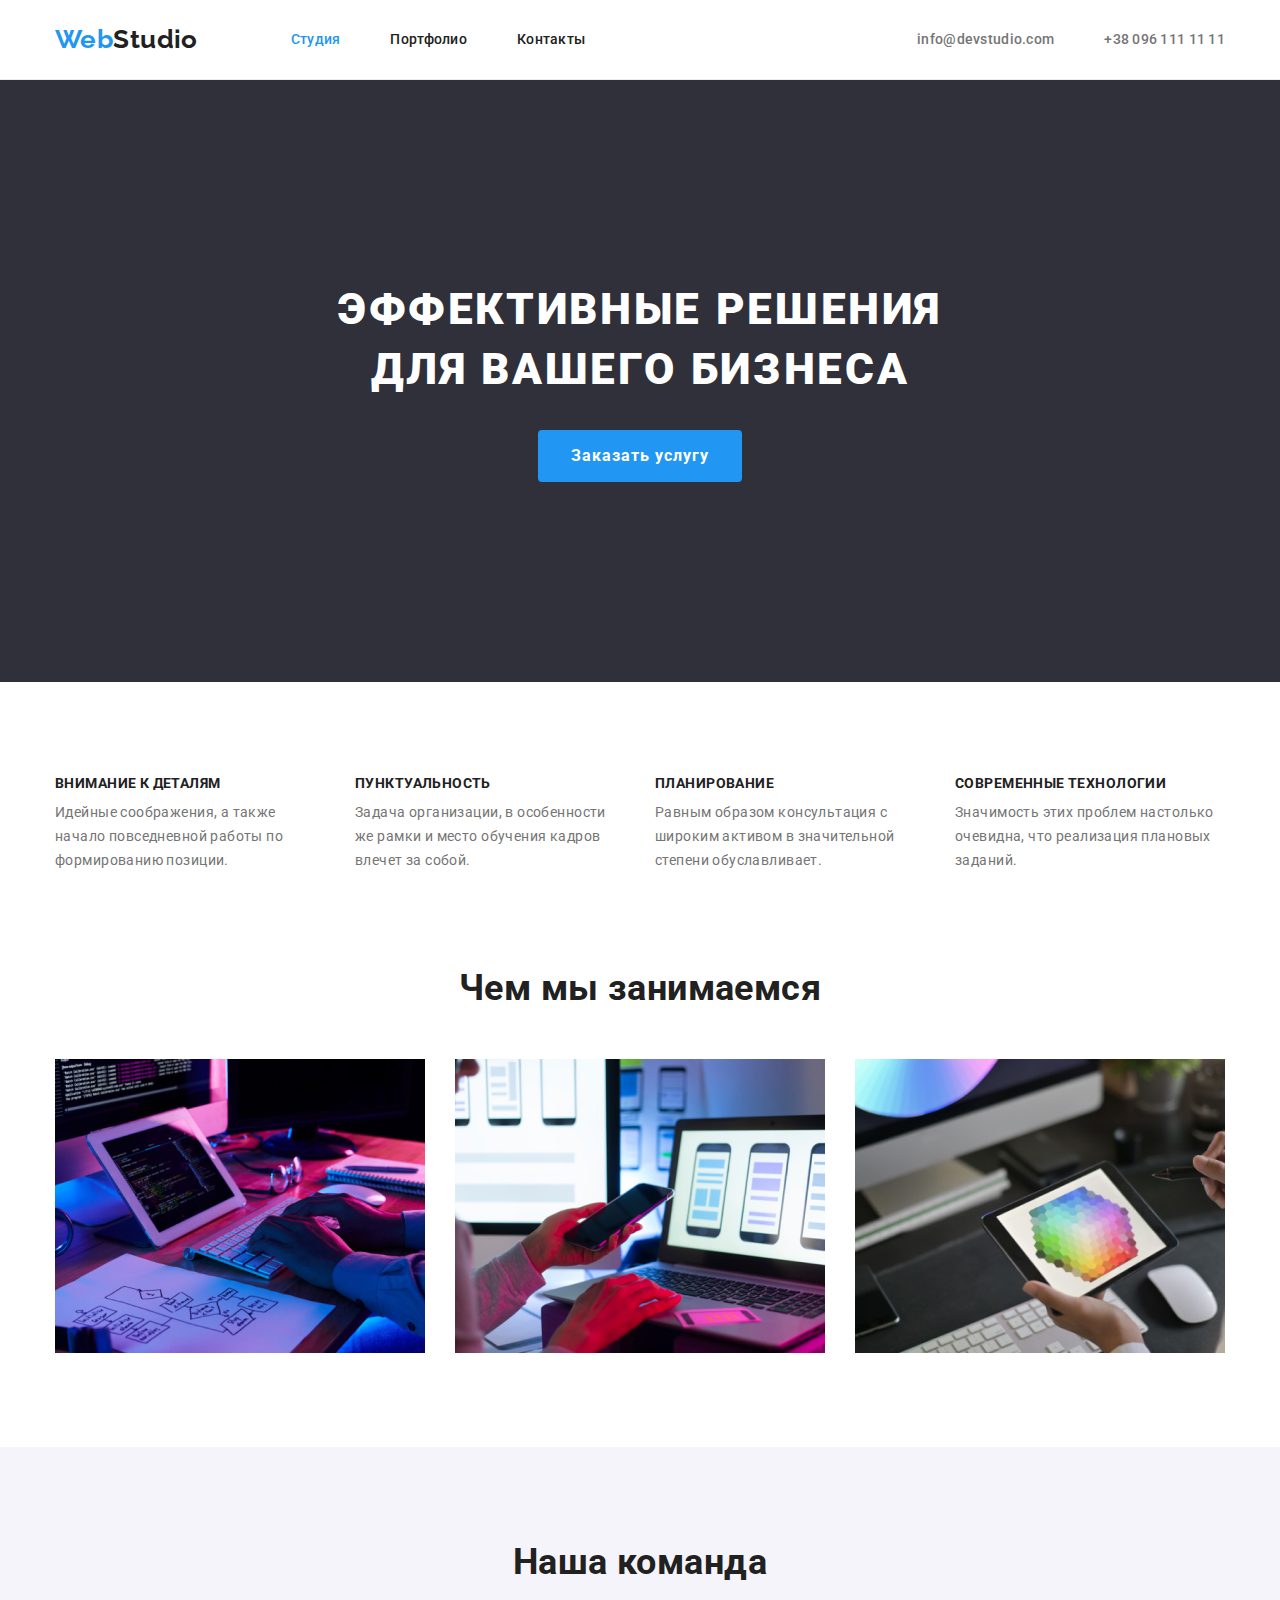
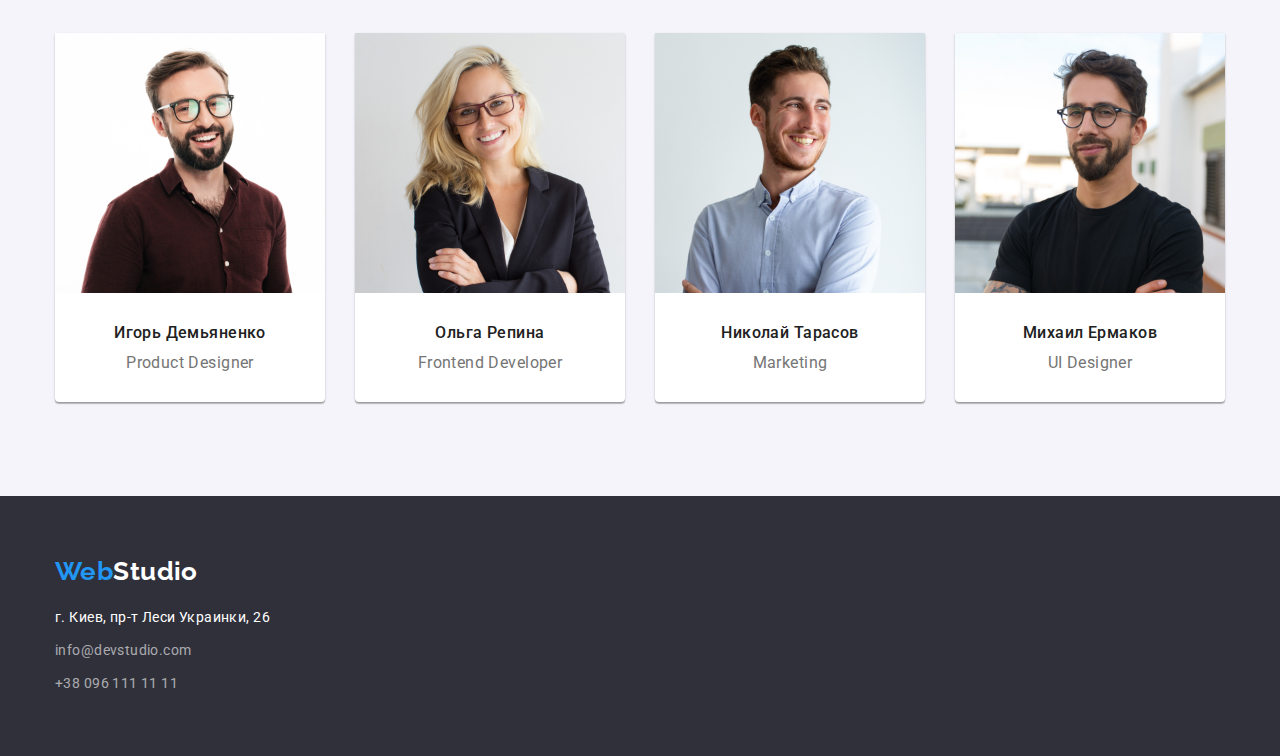
==== index.html @ 85ffb617 "Initial commit" ====
<!DOCTYPE html>
<html lang="ru">
  <head>
    <meta charset="UTF-8" />
    <meta http-equiv="X-UA-Compatible" content="IE=edge" />
    <meta name="viewport" content="width=device-width, initial-scale=1.0" />
    <title>WebStudio</title>
    <link rel="preconnect" href="https://fonts.gstatic.com" />
    <link
      rel="stylesheet"
      href="https://fonts.googleapis.com/css2?family=Raleway:wght@700&family=Roboto:wght@400;500;700;900&display=swap"
    />
    <link
      rel="stylesheet"
      href="https://cdnjs.cloudflare.com/ajax/libs/modern-normalize/0.2.0/modern-normalize.min.css"
    />
    <link rel="stylesheet" href="./css/styles.css" />
  </head>

  <body>
    <header class="header">
      <div class="container">
        <nav class="nav">
          <a href="./index.html" lang="en" class="logo"
            ><span class="logo-accent">Web</span><span>Studio</span></a
          >
          <ul class="nav-list list">
            <li class="item">
              <a class="nav-link link active" href="./index.html">Студия</a>
            </li>
            <li class="item">
              <a class="nav-link link" href="./portfolio.html">Портфолио</a>
            </li>
            <li class="item"><a class="nav-link link" href="">Контакты</a></li>
          </ul>
        </nav>
        <ul class="header-contacts list">
          <li class="item">
            <a
              class="header-contacts-link link"
              href="mailto:info@devstudio.com"
              >info@devstudio.com</a
            >
          </li>
          <li class="item">
            <a class="header-contacts-link link" href="tel:+380961111111"
              >+38 096 111 11 11</a
            >
          </li>
        </ul>
      </div>
    </header>
    <main>
      <!-- Hero -->

      <section class="hero">
        <div class="container">
          <h1 class="title-hero">
            Эффективные решения<br />для вашего бизнеса
          </h1>
          <button type="button" class="modal-button">Заказать услугу</button>
        </div>
      </section>

      <!--Наши Особенности -->

      <section class="features">
        <div class="container">
          <h2 class="visually-hidden">Наши Особенности</h2>
          <ul class="feature-list list">
            <li class="item">
              <h3 class="feature-title">Внимание к деталям</h3>
              <p class="feature-description">
                Идейные соображения, а также начало повседневной работы по
                формированию позиции.
              </p>
            </li>
            <li class="item">
              <h3 class="feature-title">Пунктуальность</h3>
              <p class="feature-description">
                Задача организации, в особенности же рамки и место обучения
                кадров влечет за собой.
              </p>
            </li>
            <li class="item">
              <h3 class="feature-title">Планирование</h3>
              <p class="feature-description">
                Равным образом консультация с широким активом в значительной
                степени обуславливает.
              </p>
            </li>
            <li class="item">
              <h3 class="feature-title">Современные технологии</h3>
              <p class="feature-description">
                Значимость этих проблем настолько очевидна, что реализация
                плановых заданий.
              </p>
            </li>
          </ul>
        </div>
      </section>

      <!-- Чем мы занимаемся -->

      <section class="specialty">
        <div class="container">
          <h2 class="component-title">Чем мы занимаемся</h2>
          <ul class="specialty-list list">
            <li class="item">
              <img
                src="./img/main/what-we-do/WeDo1.png"
                alt="Кодим"
                width="370"
              />
            </li>
            <li class="item">
              <img
                src="./img/main/what-we-do/WeDo2.png"
                alt="Адаптируем"
                width="370"
              />
            </li>
            <li class="item">
              <img
                src="./img/main/what-we-do/WeDo3.png"
                alt="Дизайн"
                width="370"
              />
            </li>
          </ul>
        </div>
      </section>

      <!-- Наша команда -->

      <section Class="team">
        <div class="container">
          <h2 class="component-title">Наша команда</h2>
          <ul class="team-list list">
            <li class="item">
              <img
                src="./img/main/crew/crew1.jpg"
                alt="Игорь Демьяненко"
                width="270"
              />
              <div class="description">
                <h3 class="team-member">Игорь Демьяненко</h3>
                <p lang="en" class="member-role">Product Designer</p>
              </div>
            </li>
            <li class="item">
              <img
                src="./img/main/crew/crew2.jpg"
                alt="Ольга Репина"
                width="270"
              />
              <div class="description">
                <h3 class="team-member">Ольга Репина</h3>
                <p lang="en" class="member-role">Frontend Developer</p>
              </div>
            </li>
            <li class="item">
              <img
                src="./img/main/crew/crew3.jpg"
                alt="Николай Тарасов"
                width="270"
              />
              <div class="description">
                <h3 class="team-member">Николай Тарасов</h3>
                <p lang="en" class="member-role">Marketing</p>
              </div>
            </li>
            <li class="item">
              <img
                src="./img/main/crew/crew4.jpg"
                alt="Михаил Ермаков"
                width="270"
              />
              <div class="description">
                <h3 class="team-member">Михаил Ермаков</h3>
                <p lang="en" class="member-role">UI Designer</p>
              </div>
            </li>
          </ul>
        </div>
      </section>
    </main>

    <footer class="footer">
      <div class="container">
        <a href="./index.html" lang="en" class="logo"
          ><span class="logo-accent">Web</span
          ><span class="logo-white">Studio</span></a
        >
        <address class="footer-address address">
          <p class="geolocation">г. Киев, пр-т Леси Украинки, 26</p>
          <ul class="address-list list">
            <li class="item">
              <a class="address-link link" href="mailto:info@devstudio.com"
                >info@devstudio.com</a
              >
            </li>
            <li class="item">
              <a class="address-link link" href="tel:+380961111111"
                >+38 096 111 11 11</a
              >
            </li>
          </ul>
        </address>
      </div>
    </footer>
  </body>
</html>
---- css/styles.css ----
:root {
  --header-bottom-border: #ececec;
  --portfolio-description-border: #eeeeee;

  --primary-font: 'Roboto', sans-serif;
  --secondart-font: 'Raleway', sans-serif;

  --primary-white-bg: #ffffff;
  --secondary-grey-bg: #f5f4fa;
  --accent-dark-blue-bg: #2f303a;
  --primary-grey-text: #757575;
  --secondary-black-text: #212121;
  --title-white: #ffffff;
  --accent: #2196f3;

  --modal-button-bg: #188ce8;
}

h1,
h2,
h3,
h4,
h5,
h6,
p {
  margin: 0;
}

ol,
ul {
  margin: 0;
  padding: 0;
}

img {
  display: block;
}

.link {
  text-decoration: none;
}

.list {
  list-style: none;
}

.address {
  font-style: normal;
}

.visually-hidden {
  position: absolute !important;
  clip: rect(1px 1px 1px 1px); /* IE6 IE7 */
  clip: rect(1px 1px 1px 1px);
  padding: 0 !important;
  border: 0 !important;
  height: 1px !important;
  width: 1px !important;
  overflow: hidden;
}

body {
  font-family: var(--primary-font);
  font-weight: 400;
  font-size: 14px;
  letter-spacing: 0.03em;
  color: var(--primary-grey-text);
}

/* #################### Components #################### */
.container {
  width: 1200px;
  padding: 0 15px;
  margin: 0 auto;
}

.component-title {
  font-weight: 700;
  font-size: 36px;
  line-height: 1.17;
  text-align: center;
  color: var(--secondary-black-text);
}

.logo {
  font-family: var(--secondart-font);
  font-weight: 700;
  font-size: 26px;
  line-height: 1.19;
  text-decoration: none;
  color: var(--secondary-black-text);
}

.logo-accent {
  color: var(--accent);
}

.logo-white {
  color: var(--title-white);
}

.address-link:hover,
.address-link:focus,
.header-contacts-link:hover,
.header-contacts-link:focus,
.nav-link:hover,
.nav-link:focus {
  color: var(--accent);
}
/* #################### End Components #################### */

/* #################### HEADER #################### */
.header {
  padding: 24px 0;
  background-color: var(--primary-white-bg);
  border-bottom: 1px solid var(--header-bottom-border);
}

.header .container {
  display: flex;
}
/* #################### Navigation ################### */
.header .logo {
  margin-right: 93px;
}

.nav {
  display: flex;
  align-items: center;
}

.nav-list {
  display: flex;
  align-items: center;
}

.nav-list .item:not(:last-child) {
  margin-right: 50px;
}

.nav-link {
  padding: 32px 0;
  font-weight: 500;
  line-height: 1.14;
  letter-spacing: 0.02em;
  color: var(--secondary-black-text);
}

.active {
  color: var(--accent);
}

/* #################### End Navigation #################### */

/* #################### Contacts #################### */
.header-contacts {
  display: flex;
  margin-left: auto;
  align-items: center;
}

.header-contacts .item:not(:last-child) {
  margin-right: 50px;
}

.header-contacts-link {
  padding: 32px 0;

  font-weight: 500;
  line-height: 1.14;
  letter-spacing: 0.02em;
  color: var(--primary-grey-text);
}
/* #################### End Contacts #################### */
/* #################### END HEADER #################### */

/* #################### MAIN #################### */
/* #################### Hero #################### */
.hero {
  padding: 200px 0;

  background-color: var(--accent-dark-blue-bg);
  text-align: center;
}

.title-hero {
  margin-bottom: 30px;

  font-weight: 900;
  font-size: 44px;
  line-height: 1.36;
  text-align: center;
  letter-spacing: 0.06em;
  text-transform: uppercase;
  color: var(--title-white);
}

.modal-button {
  min-width: 200px;
  padding: 10px 32px;

  border: solid 1px transparent;
  border-radius: 4px;
  font-weight: 700;
  font-size: 16px;
  line-height: 1.87;
  letter-spacing: 0.06em;
  color: var(--title-white);
  background-color: var(--accent);
}

.modal-button:hover,
.modal-button:focus {
  background: var(--modal-button-bg);
  cursor: pointer;
}
/* #################### End Hero #################### */

/* #################### Features #################### */
.features {
  padding: 94px 0;
}

.feature-list {
  display: flex;
}

.feature-list .item {
  flex-basis: calc(100% / 4);
}

.feature-list .item:not(:last-child) {
  margin-right: 30px;
}

.feature-title {
  margin-bottom: 10px;

  font-size: 14px;
  font-weight: 700;
  line-height: 1.14;
  text-transform: uppercase;
  color: var(--secondary-black-text);
}

.feature-description {
  line-height: 1.71;
}
/* #################### End Features #################### */

/* #################### Specialty #################### */
.specialty {
  padding-bottom: 94px;
}

.specialty .component-title {
  margin-bottom: 50px;
}

.specialty-list {
  display: flex;
  flex-basis: calc(100% / 3);
}

.specialty-list .item {
  width: calc((100% - 30px * 2) / 3);
}

.specialty-list .item:not(:last-child) {
  margin-right: 30px;
}
/* #################### End Specialty #################### */

/* #################### Team #################### */
.team {
  padding: 94px 0;

  background-color: var(--secondary-grey-bg);
}

.team .component-title {
  margin-bottom: 50px;
}

.team-list {
  display: flex;
  flex-basis: calc(100% / 4);
}

.team-list .item {
  box-shadow: 0px 1px 3px rgba(0, 0, 0, 0.12), 0px 1px 1px rgba(0, 0, 0, 0.14),
    0px 2px 1px rgba(0, 0, 0, 0.2);
  border-radius: 0px 0px 4px 4px;

  background-color: var(--primary-white-bg);
}
.team-list .item:not(:last-child) {
  margin-right: 30px;
}

.team-list .description {
  padding: 30px 15px;

  text-align: center;
}

.team-member {
  margin-bottom: 10px;

  font-weight: 500;
  font-size: 16px;
  line-height: 1.19;
  color: var(--secondary-black-text);
}

.member-role {
  font-size: 16px;
  line-height: 1.19;
}
/* #################### End Team #################### */
/* #################### END MAIN #################### */

/* #################### FOOTER #################### */
.footer {
  padding: 60px 0;

  background-color: var(--accent-dark-blue-bg);
}

.footer-address {
  margin-top: 20px;
}

.geolocation {
  margin-bottom: 9px;

  line-height: 1.71;
  color: var(--title-white);
}

.address-list .item:not(:last-child) {
  margin-bottom: 9px;
}

.address-link {
  line-height: 1.71;
  color: rgba(255, 255, 255, 0.6);
}
/* #################### END FOOTER #################### */

/* #################### PORTFOLIO #################### */
/* #################### Filters #################### */
.filter-button {
  border: solid 1px transparent;
  border-radius: 4px;
  padding: 6px 22px;

  font-weight: 500;
  font-size: 16px;
  line-height: 1.62;
  color: var(--secondary-black-text);
  background-color: #f5f4fa;
}

.filter-button:hover,
.filter-button:focus {
  color: var(--title-white);
  background-color: var(--modal-button-bg);
  cursor: pointer;
}
/* #################### End Filters #################### */

/* #################### Projects #################### */
.projects {
  padding: 94px 0;
}

.filter-list {
  display: flex;
  justify-content: center;
  margin-bottom: 50px;
}

.filter-item:not(:last-child) {
  margin-right: 8px;
}

.project-list {
  display: flex;
  flex-wrap: wrap;
}

.project-item {
  margin: 0px 30px 30px 0px;
}

.project-item:nth-child(3n + 3) {
  margin-right: 0;
}

.project-item:nth-last-child(-n + 3) {
  margin-bottom: 0;
}

.description-box {
  border: 1px solid var(--portfolio-description-border);
  border-top: none;
  padding: 20px 24px;
}

.project-title {
  margin-bottom: 4px;

  font-weight: 700;
  font-size: 18px;
  line-height: 2;
  letter-spacing: 0.06em;
  color: var(--secondary-black-text);
}

.project-type {
  font-size: 16px;
  line-height: 1.87;
  color: var(--primary-grey-text);
}
/* #################### End Projects #################### */
/* #################### END PORTFOLIO #################### */
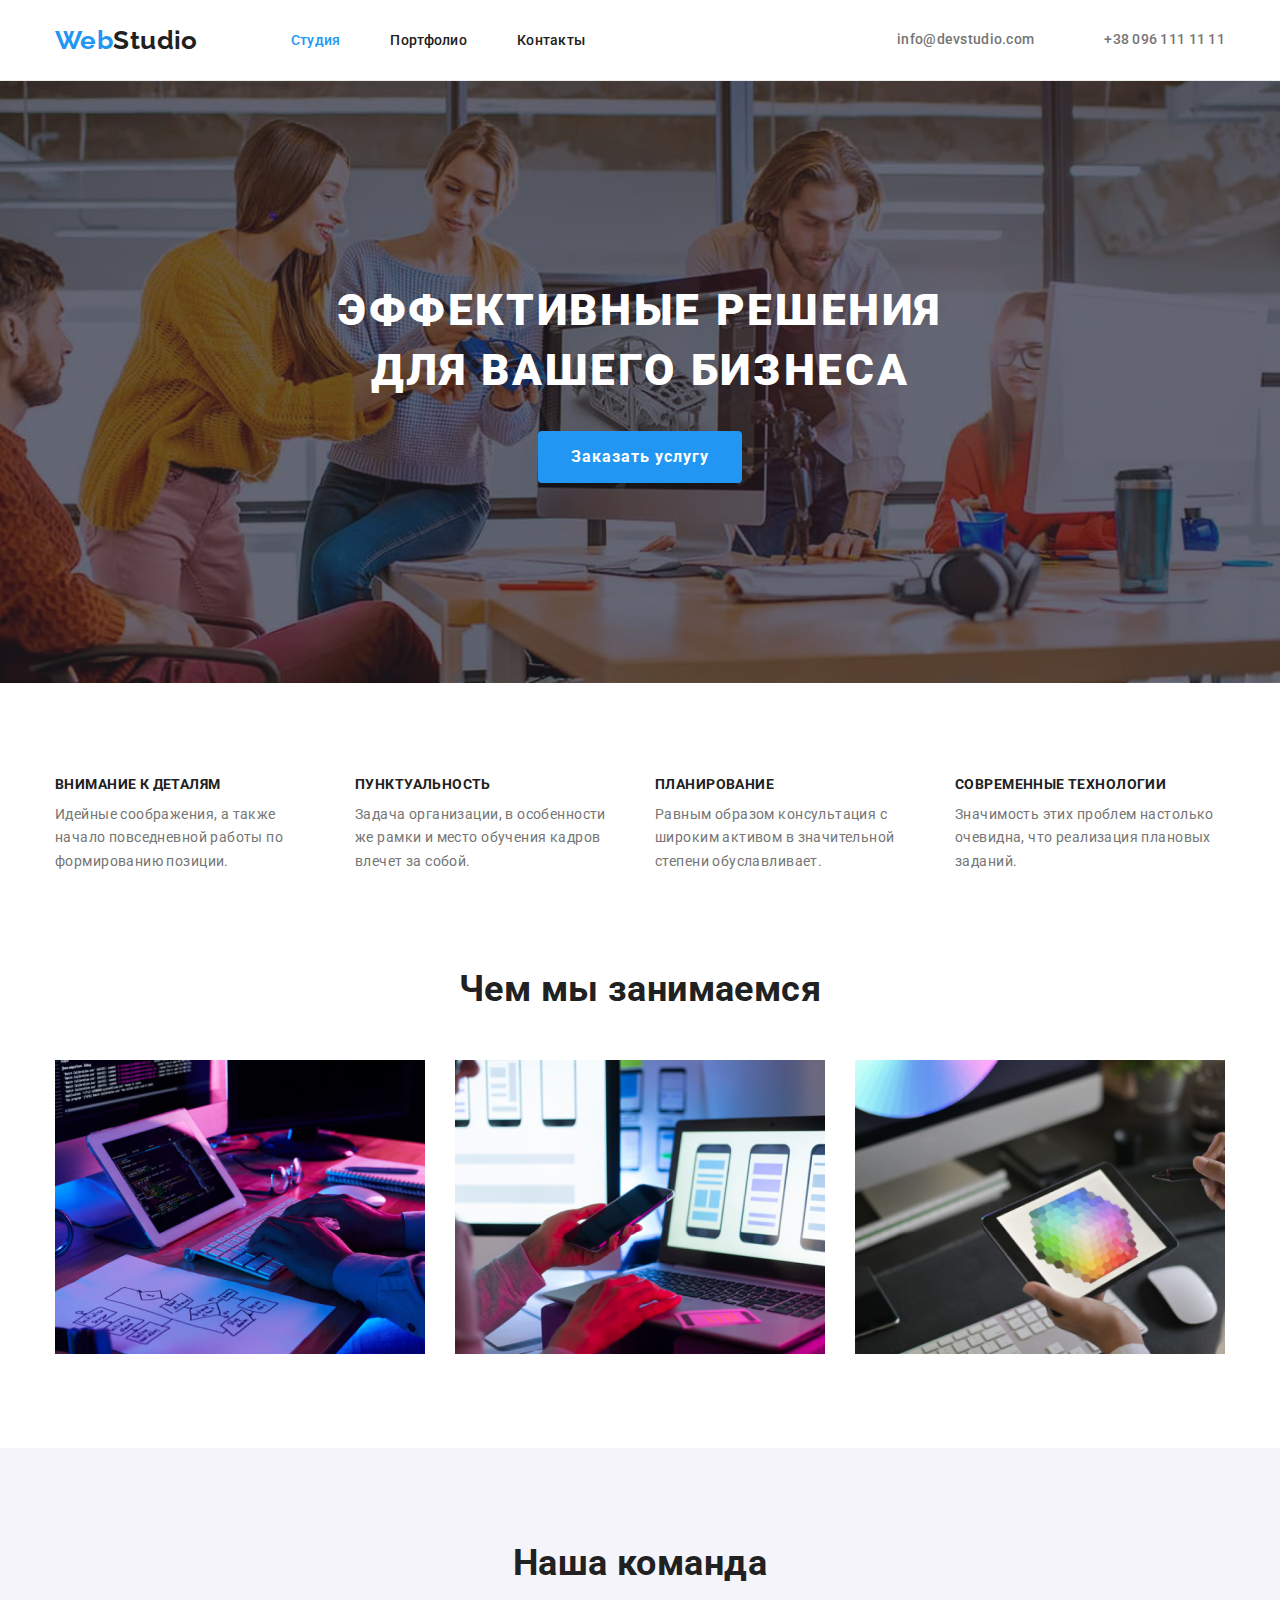
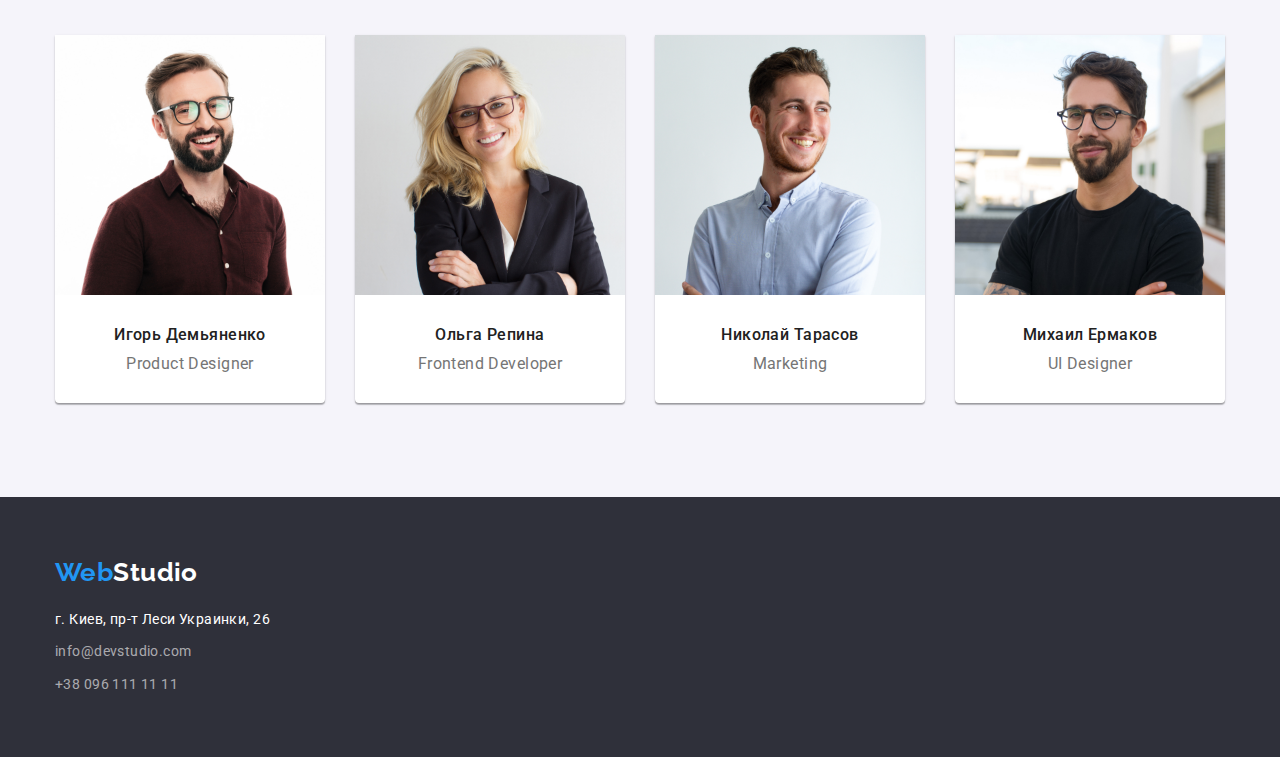
==== commit aec3aaf7: "Adds icons to header" ====
--- a/index.html
+++ b/index.html
@@ -1,213 +1,220 @@
-<!DOCTYPE html>
-<html lang="ru">
-  <head>
-    <meta charset="UTF-8" />
-    <meta http-equiv="X-UA-Compatible" content="IE=edge" />
-    <meta name="viewport" content="width=device-width, initial-scale=1.0" />
-    <title>WebStudio</title>
-    <link rel="preconnect" href="https://fonts.gstatic.com" />
-    <link
-      rel="stylesheet"
-      href="https://fonts.googleapis.com/css2?family=Raleway:wght@700&family=Roboto:wght@400;500;700;900&display=swap"
-    />
-    <link
-      rel="stylesheet"
-      href="https://cdnjs.cloudflare.com/ajax/libs/modern-normalize/0.2.0/modern-normalize.min.css"
-    />
-    <link rel="stylesheet" href="./css/styles.css" />
-  </head>
-
-  <body>
-    <header class="header">
-      <div class="container">
-        <nav class="nav">
-          <a href="./index.html" lang="en" class="logo"
-            ><span class="logo-accent">Web</span><span>Studio</span></a
-          >
-          <ul class="nav-list list">
-            <li class="item">
-              <a class="nav-link link active" href="./index.html">Студия</a>
-            </li>
-            <li class="item">
-              <a class="nav-link link" href="./portfolio.html">Портфолио</a>
-            </li>
-            <li class="item"><a class="nav-link link" href="">Контакты</a></li>
-          </ul>
-        </nav>
-        <ul class="header-contacts list">
-          <li class="item">
-            <a
-              class="header-contacts-link link"
-              href="mailto:info@devstudio.com"
-              >info@devstudio.com</a
-            >
-          </li>
-          <li class="item">
-            <a class="header-contacts-link link" href="tel:+380961111111"
-              >+38 096 111 11 11</a
-            >
-          </li>
-        </ul>
-      </div>
-    </header>
-    <main>
-      <!-- Hero -->
-
-      <section class="hero">
-        <div class="container">
-          <h1 class="title-hero">
-            Эффективные решения<br />для вашего бизнеса
-          </h1>
-          <button type="button" class="modal-button">Заказать услугу</button>
-        </div>
-      </section>
-
-      <!--Наши Особенности -->
-
-      <section class="features">
-        <div class="container">
-          <h2 class="visually-hidden">Наши Особенности</h2>
-          <ul class="feature-list list">
-            <li class="item">
-              <h3 class="feature-title">Внимание к деталям</h3>
-              <p class="feature-description">
-                Идейные соображения, а также начало повседневной работы по
-                формированию позиции.
-              </p>
-            </li>
-            <li class="item">
-              <h3 class="feature-title">Пунктуальность</h3>
-              <p class="feature-description">
-                Задача организации, в особенности же рамки и место обучения
-                кадров влечет за собой.
-              </p>
-            </li>
-            <li class="item">
-              <h3 class="feature-title">Планирование</h3>
-              <p class="feature-description">
-                Равным образом консультация с широким активом в значительной
-                степени обуславливает.
-              </p>
-            </li>
-            <li class="item">
-              <h3 class="feature-title">Современные технологии</h3>
-              <p class="feature-description">
-                Значимость этих проблем настолько очевидна, что реализация
-                плановых заданий.
-              </p>
-            </li>
-          </ul>
-        </div>
-      </section>
-
-      <!-- Чем мы занимаемся -->
-
-      <section class="specialty">
-        <div class="container">
-          <h2 class="component-title">Чем мы занимаемся</h2>
-          <ul class="specialty-list list">
-            <li class="item">
-              <img
-                src="./img/main/what-we-do/WeDo1.png"
-                alt="Кодим"
-                width="370"
-              />
-            </li>
-            <li class="item">
-              <img
-                src="./img/main/what-we-do/WeDo2.png"
-                alt="Адаптируем"
-                width="370"
-              />
-            </li>
-            <li class="item">
-              <img
-                src="./img/main/what-we-do/WeDo3.png"
-                alt="Дизайн"
-                width="370"
-              />
-            </li>
-          </ul>
-        </div>
-      </section>
-
-      <!-- Наша команда -->
-
-      <section Class="team">
-        <div class="container">
-          <h2 class="component-title">Наша команда</h2>
-          <ul class="team-list list">
-            <li class="item">
-              <img
-                src="./img/main/crew/crew1.jpg"
-                alt="Игорь Демьяненко"
-                width="270"
-              />
-              <div class="description">
-                <h3 class="team-member">Игорь Демьяненко</h3>
-                <p lang="en" class="member-role">Product Designer</p>
-              </div>
-            </li>
-            <li class="item">
-              <img
-                src="./img/main/crew/crew2.jpg"
-                alt="Ольга Репина"
-                width="270"
-              />
-              <div class="description">
-                <h3 class="team-member">Ольга Репина</h3>
-                <p lang="en" class="member-role">Frontend Developer</p>
-              </div>
-            </li>
-            <li class="item">
-              <img
-                src="./img/main/crew/crew3.jpg"
-                alt="Николай Тарасов"
-                width="270"
-              />
-              <div class="description">
-                <h3 class="team-member">Николай Тарасов</h3>
-                <p lang="en" class="member-role">Marketing</p>
-              </div>
-            </li>
-            <li class="item">
-              <img
-                src="./img/main/crew/crew4.jpg"
-                alt="Михаил Ермаков"
-                width="270"
-              />
-              <div class="description">
-                <h3 class="team-member">Михаил Ермаков</h3>
-                <p lang="en" class="member-role">UI Designer</p>
-              </div>
-            </li>
-          </ul>
-        </div>
-      </section>
-    </main>
-
-    <footer class="footer">
-      <div class="container">
-        <a href="./index.html" lang="en" class="logo"
-          ><span class="logo-accent">Web</span
-          ><span class="logo-white">Studio</span></a
-        >
-        <address class="footer-address address">
-          <p class="geolocation">г. Киев, пр-т Леси Украинки, 26</p>
-          <ul class="address-list list">
-            <li class="item">
-              <a class="address-link link" href="mailto:info@devstudio.com"
-                >info@devstudio.com</a
-              >
-            </li>
-            <li class="item">
-              <a class="address-link link" href="tel:+380961111111"
-                >+38 096 111 11 11</a
-              >
-            </li>
-          </ul>
-        </address>
-      </div>
-    </footer>
-  </body>
-</html>
+<!DOCTYPE html>
+<html lang="ru">
+  <head>
+    <meta charset="UTF-8" />
+    <meta http-equiv="X-UA-Compatible" content="IE=edge" />
+    <meta name="viewport" content="width=device-width, initial-scale=1.0" />
+    <title>WebStudio</title>
+    <link rel="preconnect" href="https://fonts.gstatic.com" />
+    <link
+      rel="stylesheet"
+      href="https://fonts.googleapis.com/css2?family=Raleway:wght@700&family=Roboto:wght@400;500;700;900&display=swap"
+    />
+    <link
+      rel="stylesheet"
+      href="https://cdnjs.cloudflare.com/ajax/libs/modern-normalize/0.2.0/modern-normalize.min.css"
+    />
+    <link rel="stylesheet" href="./css/styles.css" />
+  </head>
+
+  <body>
+    <header class="header">
+      <div class="container">
+        <nav class="nav">
+          <a href="./index.html" lang="en" class="logo"
+            ><span class="logo-accent">Web</span><span>Studio</span></a
+          >
+          <ul class="nav-list list">
+            <li class="item">
+              <a class="nav-link link active" href="./index.html">Студия</a>
+            </li>
+            <li class="item">
+              <a class="nav-link link" href="./portfolio.html">Портфолио</a>
+            </li>
+            <li class="item"><a class="nav-link link" href="">Контакты</a></li>
+          </ul>
+        </nav>
+        <ul class="header-contacts list">
+          <li class="item">
+            <a
+              class="header-contacts-link link"
+              href="mailto:info@devstudio.com"
+            >
+              <svg class="contacts-icon icon-envelope">
+                <use href="./img/sprite.svg#envelope"></use>
+              </svg>
+              info@devstudio.com</a
+            >
+          </li>
+          <li class="item">
+            <a class="header-contacts-link link" href="tel:+380961111111"
+              ><svg class="contacts-icon icon-smartphone">
+                <use href="./img/sprite.svg#smartphone"></use>
+              </svg>
+              +38 096 111 11 11</a
+            >
+          </li>
+        </ul>
+      </div>
+    </header>
+    <main>
+      <!-- Hero -->
+
+      <section class="hero header-bg">
+        <div class="container">
+          <h1 class="title-hero">
+            Эффективные решения<br />для вашего бизнеса
+          </h1>
+          <button type="button" class="modal-button">Заказать услугу</button>
+        </div>
+      </section>
+
+      <!--Наши Особенности -->
+
+      <section class="features">
+        <div class="container">
+          <h2 class="visually-hidden">Наши Особенности</h2>
+          <ul class="feature-list list">
+            <li class="item">
+              <h3 class="feature-title">Внимание к деталям</h3>
+              <p class="feature-description">
+                Идейные соображения, а также начало повседневной работы по
+                формированию позиции.
+              </p>
+            </li>
+            <li class="item">
+              <h3 class="feature-title">Пунктуальность</h3>
+              <p class="feature-description">
+                Задача организации, в особенности же рамки и место обучения
+                кадров влечет за собой.
+              </p>
+            </li>
+            <li class="item">
+              <h3 class="feature-title">Планирование</h3>
+              <p class="feature-description">
+                Равным образом консультация с широким активом в значительной
+                степени обуславливает.
+              </p>
+            </li>
+            <li class="item">
+              <h3 class="feature-title">Современные технологии</h3>
+              <p class="feature-description">
+                Значимость этих проблем настолько очевидна, что реализация
+                плановых заданий.
+              </p>
+            </li>
+          </ul>
+        </div>
+      </section>
+
+      <!-- Чем мы занимаемся -->
+
+      <section class="specialty">
+        <div class="container">
+          <h2 class="component-title">Чем мы занимаемся</h2>
+          <ul class="specialty-list list">
+            <li class="item">
+              <img
+                src="./img/main/what-we-do/WeDo1.png"
+                alt="Кодим"
+                width="370"
+              />
+            </li>
+            <li class="item">
+              <img
+                src="./img/main/what-we-do/WeDo2.png"
+                alt="Адаптируем"
+                width="370"
+              />
+            </li>
+            <li class="item">
+              <img
+                src="./img/main/what-we-do/WeDo3.png"
+                alt="Дизайн"
+                width="370"
+              />
+            </li>
+          </ul>
+        </div>
+      </section>
+
+      <!-- Наша команда -->
+
+      <section Class="team">
+        <div class="container">
+          <h2 class="component-title">Наша команда</h2>
+          <ul class="team-list list">
+            <li class="item">
+              <img
+                src="./img/main/crew/crew1.jpg"
+                alt="Игорь Демьяненко"
+                width="270"
+              />
+              <div class="description">
+                <h3 class="team-member">Игорь Демьяненко</h3>
+                <p lang="en" class="member-role">Product Designer</p>
+              </div>
+            </li>
+            <li class="item">
+              <img
+                src="./img/main/crew/crew2.jpg"
+                alt="Ольга Репина"
+                width="270"
+              />
+              <div class="description">
+                <h3 class="team-member">Ольга Репина</h3>
+                <p lang="en" class="member-role">Frontend Developer</p>
+              </div>
+            </li>
+            <li class="item">
+              <img
+                src="./img/main/crew/crew3.jpg"
+                alt="Николай Тарасов"
+                width="270"
+              />
+              <div class="description">
+                <h3 class="team-member">Николай Тарасов</h3>
+                <p lang="en" class="member-role">Marketing</p>
+              </div>
+            </li>
+            <li class="item">
+              <img
+                src="./img/main/crew/crew4.jpg"
+                alt="Михаил Ермаков"
+                width="270"
+              />
+              <div class="description">
+                <h3 class="team-member">Михаил Ермаков</h3>
+                <p lang="en" class="member-role">UI Designer</p>
+              </div>
+            </li>
+          </ul>
+        </div>
+      </section>
+    </main>
+
+    <footer class="footer">
+      <div class="container">
+        <a href="./index.html" lang="en" class="logo"
+          ><span class="logo-accent">Web</span
+          ><span class="logo-white">Studio</span></a
+        >
+        <address class="footer-address address">
+          <p class="geolocation">г. Киев, пр-т Леси Украинки, 26</p>
+          <ul class="address-list list">
+            <li class="item">
+              <a class="address-link link" href="mailto:info@devstudio.com"
+                >info@devstudio.com</a
+              >
+            </li>
+            <li class="item">
+              <a class="address-link link" href="tel:+380961111111"
+                >+38 096 111 11 11</a
+              >
+            </li>
+          </ul>
+        </address>
+      </div>
+    </footer>
+  </body>
+</html>
--- a/css/styles.css
+++ b/css/styles.css
@@ -1,427 +1,460 @@
-:root {
-  --header-bottom-border: #ececec;
-  --portfolio-description-border: #eeeeee;
-
-  --primary-font: 'Roboto', sans-serif;
-  --secondart-font: 'Raleway', sans-serif;
-
-  --primary-white-bg: #ffffff;
-  --secondary-grey-bg: #f5f4fa;
-  --accent-dark-blue-bg: #2f303a;
-  --primary-grey-text: #757575;
-  --secondary-black-text: #212121;
-  --title-white: #ffffff;
-  --accent: #2196f3;
-
-  --modal-button-bg: #188ce8;
-}
-
-h1,
-h2,
-h3,
-h4,
-h5,
-h6,
-p {
-  margin: 0;
-}
-
-ol,
-ul {
-  margin: 0;
-  padding: 0;
-}
-
-img {
-  display: block;
-}
-
-.link {
-  text-decoration: none;
-}
-
-.list {
-  list-style: none;
-}
-
-.address {
-  font-style: normal;
-}
-
-.visually-hidden {
-  position: absolute !important;
-  clip: rect(1px 1px 1px 1px); /* IE6 IE7 */
-  clip: rect(1px 1px 1px 1px);
-  padding: 0 !important;
-  border: 0 !important;
-  height: 1px !important;
-  width: 1px !important;
-  overflow: hidden;
-}
-
-body {
-  font-family: var(--primary-font);
-  font-weight: 400;
-  font-size: 14px;
-  letter-spacing: 0.03em;
-  color: var(--primary-grey-text);
-}
-
-/* #################### Components #################### */
-.container {
-  width: 1200px;
-  padding: 0 15px;
-  margin: 0 auto;
-}
-
-.component-title {
-  font-weight: 700;
-  font-size: 36px;
-  line-height: 1.17;
-  text-align: center;
-  color: var(--secondary-black-text);
-}
-
-.logo {
-  font-family: var(--secondart-font);
-  font-weight: 700;
-  font-size: 26px;
-  line-height: 1.19;
-  text-decoration: none;
-  color: var(--secondary-black-text);
-}
-
-.logo-accent {
-  color: var(--accent);
-}
-
-.logo-white {
-  color: var(--title-white);
-}
-
-.address-link:hover,
-.address-link:focus,
-.header-contacts-link:hover,
-.header-contacts-link:focus,
-.nav-link:hover,
-.nav-link:focus {
-  color: var(--accent);
-}
-/* #################### End Components #################### */
-
-/* #################### HEADER #################### */
-.header {
-  padding: 24px 0;
-  background-color: var(--primary-white-bg);
-  border-bottom: 1px solid var(--header-bottom-border);
-}
-
-.header .container {
-  display: flex;
-}
-/* #################### Navigation ################### */
-.header .logo {
-  margin-right: 93px;
-}
-
-.nav {
-  display: flex;
-  align-items: center;
-}
-
-.nav-list {
-  display: flex;
-  align-items: center;
-}
-
-.nav-list .item:not(:last-child) {
-  margin-right: 50px;
-}
-
-.nav-link {
-  padding: 32px 0;
-  font-weight: 500;
-  line-height: 1.14;
-  letter-spacing: 0.02em;
-  color: var(--secondary-black-text);
-}
-
-.active {
-  color: var(--accent);
-}
-
-/* #################### End Navigation #################### */
-
-/* #################### Contacts #################### */
-.header-contacts {
-  display: flex;
-  margin-left: auto;
-  align-items: center;
-}
-
-.header-contacts .item:not(:last-child) {
-  margin-right: 50px;
-}
-
-.header-contacts-link {
-  padding: 32px 0;
-
-  font-weight: 500;
-  line-height: 1.14;
-  letter-spacing: 0.02em;
-  color: var(--primary-grey-text);
-}
-/* #################### End Contacts #################### */
-/* #################### END HEADER #################### */
-
-/* #################### MAIN #################### */
-/* #################### Hero #################### */
-.hero {
-  padding: 200px 0;
-
-  background-color: var(--accent-dark-blue-bg);
-  text-align: center;
-}
-
-.title-hero {
-  margin-bottom: 30px;
-
-  font-weight: 900;
-  font-size: 44px;
-  line-height: 1.36;
-  text-align: center;
-  letter-spacing: 0.06em;
-  text-transform: uppercase;
-  color: var(--title-white);
-}
-
-.modal-button {
-  min-width: 200px;
-  padding: 10px 32px;
-
-  border: solid 1px transparent;
-  border-radius: 4px;
-  font-weight: 700;
-  font-size: 16px;
-  line-height: 1.87;
-  letter-spacing: 0.06em;
-  color: var(--title-white);
-  background-color: var(--accent);
-}
-
-.modal-button:hover,
-.modal-button:focus {
-  background: var(--modal-button-bg);
-  cursor: pointer;
-}
-/* #################### End Hero #################### */
-
-/* #################### Features #################### */
-.features {
-  padding: 94px 0;
-}
-
-.feature-list {
-  display: flex;
-}
-
-.feature-list .item {
-  flex-basis: calc(100% / 4);
-}
-
-.feature-list .item:not(:last-child) {
-  margin-right: 30px;
-}
-
-.feature-title {
-  margin-bottom: 10px;
-
-  font-size: 14px;
-  font-weight: 700;
-  line-height: 1.14;
-  text-transform: uppercase;
-  color: var(--secondary-black-text);
-}
-
-.feature-description {
-  line-height: 1.71;
-}
-/* #################### End Features #################### */
-
-/* #################### Specialty #################### */
-.specialty {
-  padding-bottom: 94px;
-}
-
-.specialty .component-title {
-  margin-bottom: 50px;
-}
-
-.specialty-list {
-  display: flex;
-  flex-basis: calc(100% / 3);
-}
-
-.specialty-list .item {
-  width: calc((100% - 30px * 2) / 3);
-}
-
-.specialty-list .item:not(:last-child) {
-  margin-right: 30px;
-}
-/* #################### End Specialty #################### */
-
-/* #################### Team #################### */
-.team {
-  padding: 94px 0;
-
-  background-color: var(--secondary-grey-bg);
-}
-
-.team .component-title {
-  margin-bottom: 50px;
-}
-
-.team-list {
-  display: flex;
-  flex-basis: calc(100% / 4);
-}
-
-.team-list .item {
-  box-shadow: 0px 1px 3px rgba(0, 0, 0, 0.12), 0px 1px 1px rgba(0, 0, 0, 0.14),
-    0px 2px 1px rgba(0, 0, 0, 0.2);
-  border-radius: 0px 0px 4px 4px;
-
-  background-color: var(--primary-white-bg);
-}
-.team-list .item:not(:last-child) {
-  margin-right: 30px;
-}
-
-.team-list .description {
-  padding: 30px 15px;
-
-  text-align: center;
-}
-
-.team-member {
-  margin-bottom: 10px;
-
-  font-weight: 500;
-  font-size: 16px;
-  line-height: 1.19;
-  color: var(--secondary-black-text);
-}
-
-.member-role {
-  font-size: 16px;
-  line-height: 1.19;
-}
-/* #################### End Team #################### */
-/* #################### END MAIN #################### */
-
-/* #################### FOOTER #################### */
-.footer {
-  padding: 60px 0;
-
-  background-color: var(--accent-dark-blue-bg);
-}
-
-.footer-address {
-  margin-top: 20px;
-}
-
-.geolocation {
-  margin-bottom: 9px;
-
-  line-height: 1.71;
-  color: var(--title-white);
-}
-
-.address-list .item:not(:last-child) {
-  margin-bottom: 9px;
-}
-
-.address-link {
-  line-height: 1.71;
-  color: rgba(255, 255, 255, 0.6);
-}
-/* #################### END FOOTER #################### */
-
-/* #################### PORTFOLIO #################### */
-/* #################### Filters #################### */
-.filter-button {
-  border: solid 1px transparent;
-  border-radius: 4px;
-  padding: 6px 22px;
-
-  font-weight: 500;
-  font-size: 16px;
-  line-height: 1.62;
-  color: var(--secondary-black-text);
-  background-color: #f5f4fa;
-}
-
-.filter-button:hover,
-.filter-button:focus {
-  color: var(--title-white);
-  background-color: var(--modal-button-bg);
-  cursor: pointer;
-}
-/* #################### End Filters #################### */
-
-/* #################### Projects #################### */
-.projects {
-  padding: 94px 0;
-}
-
-.filter-list {
-  display: flex;
-  justify-content: center;
-  margin-bottom: 50px;
-}
-
-.filter-item:not(:last-child) {
-  margin-right: 8px;
-}
-
-.project-list {
-  display: flex;
-  flex-wrap: wrap;
-}
-
-.project-item {
-  margin: 0px 30px 30px 0px;
-}
-
-.project-item:nth-child(3n + 3) {
-  margin-right: 0;
-}
-
-.project-item:nth-last-child(-n + 3) {
-  margin-bottom: 0;
-}
-
-.description-box {
-  border: 1px solid var(--portfolio-description-border);
-  border-top: none;
-  padding: 20px 24px;
-}
-
-.project-title {
-  margin-bottom: 4px;
-
-  font-weight: 700;
-  font-size: 18px;
-  line-height: 2;
-  letter-spacing: 0.06em;
-  color: var(--secondary-black-text);
-}
-
-.project-type {
-  font-size: 16px;
-  line-height: 1.87;
-  color: var(--primary-grey-text);
-}
-/* #################### End Projects #################### */
-/* #################### END PORTFOLIO #################### */
+:root {
+  --header-bottom-border: #ececec;
+  --portfolio-description-border: #eeeeee;
+
+  --primary-font: 'Roboto', sans-serif;
+  --secondart-font: 'Raleway', sans-serif;
+
+  --primary-white-bg: #ffffff;
+  --secondary-grey-bg: #f5f4fa;
+  --accent-dark-blue-bg: #2f303a;
+  --hero-grey-bg: #c4c4c4;
+  --primary-grey-text: #757575;
+  --secondary-black-text: #212121;
+  --title-white: #ffffff;
+  --accent: #2196f3;
+
+  --modal-button-bg: #188ce8;
+}
+
+h1,
+h2,
+h3,
+h4,
+h5,
+h6,
+p {
+  margin: 0;
+}
+
+ol,
+ul {
+  margin: 0;
+  padding: 0;
+}
+
+img {
+  display: block;
+}
+
+.link {
+  text-decoration: none;
+}
+
+.list {
+  list-style: none;
+}
+
+.address {
+  font-style: normal;
+}
+
+.visually-hidden {
+  position: absolute !important;
+  clip: rect(1px 1px 1px 1px); /* IE6 IE7 */
+  clip: rect(1px 1px 1px 1px);
+  padding: 0 !important;
+  border: 0 !important;
+  height: 1px !important;
+  width: 1px !important;
+  overflow: hidden;
+}
+
+body {
+  font-family: var(--primary-font);
+  font-weight: 400;
+  font-size: 14px;
+  letter-spacing: 0.03em;
+  color: var(--primary-grey-text);
+}
+
+/* #################### Components #################### */
+.container {
+  width: 1200px;
+  padding: 0 15px;
+  margin: 0 auto;
+}
+
+.component-title {
+  font-weight: 700;
+  font-size: 36px;
+  line-height: 1.17;
+  text-align: center;
+  color: var(--secondary-black-text);
+}
+
+.logo {
+  font-family: var(--secondart-font);
+  font-weight: 700;
+  font-size: 26px;
+  line-height: 1.19;
+  text-decoration: none;
+  color: var(--secondary-black-text);
+}
+
+.logo-accent {
+  color: var(--accent);
+}
+
+.logo-white {
+  color: var(--title-white);
+}
+
+.address-link:hover,
+.address-link:focus,
+.header-contacts-link:hover,
+.header-contacts-link:focus,
+.nav-link:hover,
+.nav-link:focus {
+  color: var(--accent);
+}
+/* #################### End Components #################### */
+
+/* #################### HEADER #################### */
+.header {
+  /* padding: 24px 0; */
+  background-color: var(--primary-white-bg);
+  border-bottom: 1px solid var(--header-bottom-border);
+}
+
+.header .container {
+  display: flex;
+}
+/* #################### Navigation ################### */
+.header .logo {
+  margin-right: 93px;
+}
+
+.nav {
+  display: flex;
+  align-items: center;
+}
+
+.nav-list {
+  display: flex;
+  align-items: center;
+}
+
+.nav-list .item:not(:last-child) {
+  margin-right: 50px;
+}
+
+.nav-link {
+  padding: 32px 0;
+  font-weight: 500;
+  line-height: 1.14;
+  letter-spacing: 0.02em;
+  color: var(--secondary-black-text);
+}
+
+.active {
+  color: var(--accent);
+}
+
+/* #################### End Navigation #################### */
+
+/* #################### Contacts #################### */
+.header-contacts {
+  display: flex;
+  margin-left: auto;
+  align-items: center;
+}
+
+.header-contacts .item:not(:last-child) {
+  margin-right: 50px;
+}
+
+.header-contacts-link {
+  display: flex;
+  align-items: center;
+  flex-shrink: none;
+  padding: 32px 0;
+
+  font-weight: 500;
+  line-height: 1.14;
+  letter-spacing: 0.02em;
+  color: var(--primary-grey-text);
+}
+
+.contacts-icon {
+  display: block;
+  fill: currentColor;
+  margin-right: 10px;
+}
+
+.icon-envelope {
+  width: 16px;
+  height: 12px;
+}
+
+.icon-smartphone {
+  width: 10px;
+  height: 16px;
+}
+/* #################### End Contacts #################### */
+/* #################### END HEADER #################### */
+
+/* #################### MAIN #################### */
+/* #################### Hero #################### */
+.hero {
+  padding: 200px 0;
+
+  background-color: var(--accent-dark-blue-bg);
+  text-align: center;
+}
+
+.header-bg {
+  margin: 0 auto;
+  max-width: 1600px;
+  background-color: var(--hero-grey-bg);
+  background-image: linear-gradient(
+      rgba(47, 48, 58, 0.4),
+      rgba(47, 48, 58, 0.4)
+    ),
+    url('../img/main/bg/hero-bg.jpg');
+  background-position: center;
+  background-size: cover;
+}
+
+.title-hero {
+  margin-bottom: 30px;
+
+  font-weight: 900;
+  font-size: 44px;
+  line-height: 1.36;
+  text-align: center;
+  letter-spacing: 0.06em;
+  text-transform: uppercase;
+  color: var(--title-white);
+}
+
+.modal-button {
+  min-width: 200px;
+  padding: 10px 32px;
+
+  border: solid 1px transparent;
+  border-radius: 4px;
+  font-weight: 700;
+  font-size: 16px;
+  line-height: 1.87;
+  letter-spacing: 0.06em;
+  color: var(--title-white);
+  background-color: var(--accent);
+}
+
+.modal-button:hover,
+.modal-button:focus {
+  background: var(--modal-button-bg);
+  cursor: pointer;
+}
+/* #################### End Hero #################### */
+
+/* #################### Features #################### */
+.features {
+  padding: 94px 0;
+}
+
+.feature-list {
+  display: flex;
+}
+
+.feature-list .item {
+  flex-basis: calc(100% / 4);
+}
+
+.feature-list .item:not(:last-child) {
+  margin-right: 30px;
+}
+
+.feature-title {
+  margin-bottom: 10px;
+
+  font-size: 14px;
+  font-weight: 700;
+  line-height: 1.14;
+  text-transform: uppercase;
+  color: var(--secondary-black-text);
+}
+
+.feature-description {
+  line-height: 1.71;
+}
+/* #################### End Features #################### */
+
+/* #################### Specialty #################### */
+.specialty {
+  padding-bottom: 94px;
+}
+
+.specialty .component-title {
+  margin-bottom: 50px;
+}
+
+.specialty-list {
+  display: flex;
+  flex-basis: calc(100% / 3);
+}
+
+.specialty-list .item {
+  width: calc((100% - 30px * 2) / 3);
+}
+
+.specialty-list .item:not(:last-child) {
+  margin-right: 30px;
+}
+/* #################### End Specialty #################### */
+
+/* #################### Team #################### */
+.team {
+  padding: 94px 0;
+
+  background-color: var(--secondary-grey-bg);
+}
+
+.team .component-title {
+  margin-bottom: 50px;
+}
+
+.team-list {
+  display: flex;
+  flex-basis: calc(100% / 4);
+}
+
+.team-list .item {
+  box-shadow: 0px 1px 3px rgba(0, 0, 0, 0.12), 0px 1px 1px rgba(0, 0, 0, 0.14),
+    0px 2px 1px rgba(0, 0, 0, 0.2);
+  border-radius: 0px 0px 4px 4px;
+
+  background-color: var(--primary-white-bg);
+}
+.team-list .item:not(:last-child) {
+  margin-right: 30px;
+}
+
+.team-list .description {
+  padding: 30px 15px;
+
+  text-align: center;
+}
+
+.team-member {
+  margin-bottom: 10px;
+
+  font-weight: 500;
+  font-size: 16px;
+  line-height: 1.19;
+  color: var(--secondary-black-text);
+}
+
+.member-role {
+  font-size: 16px;
+  line-height: 1.19;
+}
+/* #################### End Team #################### */
+/* #################### END MAIN #################### */
+
+/* #################### FOOTER #################### */
+.footer {
+  padding: 60px 0;
+
+  background-color: var(--accent-dark-blue-bg);
+}
+
+.footer-address {
+  margin-top: 20px;
+}
+
+.geolocation {
+  margin-bottom: 9px;
+
+  line-height: 1.71;
+  color: var(--title-white);
+}
+
+.address-list .item:not(:last-child) {
+  margin-bottom: 9px;
+}
+
+.address-link {
+  line-height: 1.71;
+  color: rgba(255, 255, 255, 0.6);
+}
+/* #################### END FOOTER #################### */
+
+/* #################### PORTFOLIO #################### */
+/* #################### Filters #################### */
+.filter-button {
+  border: solid 1px transparent;
+  border-radius: 4px;
+  padding: 6px 22px;
+
+  font-weight: 500;
+  font-size: 16px;
+  line-height: 1.62;
+  color: var(--secondary-black-text);
+  background-color: #f5f4fa;
+}
+
+.filter-button:hover,
+.filter-button:focus {
+  color: var(--title-white);
+  background-color: var(--modal-button-bg);
+  cursor: pointer;
+}
+/* #################### End Filters #################### */
+
+/* #################### Projects #################### */
+.projects {
+  padding: 94px 0;
+}
+
+.filter-list {
+  display: flex;
+  justify-content: center;
+  margin-bottom: 50px;
+}
+
+.filter-item:not(:last-child) {
+  margin-right: 8px;
+}
+
+.project-list {
+  display: flex;
+  flex-wrap: wrap;
+}
+
+.project-item {
+  margin: 0px 30px 30px 0px;
+}
+
+.project-item:nth-child(3n + 3) {
+  margin-right: 0;
+}
+
+.project-item:nth-last-child(-n + 3) {
+  margin-bottom: 0;
+}
+
+.description-box {
+  border: 1px solid var(--portfolio-description-border);
+  border-top: none;
+  padding: 20px 24px;
+}
+
+.project-title {
+  margin-bottom: 4px;
+
+  font-weight: 700;
+  font-size: 18px;
+  line-height: 2;
+  letter-spacing: 0.06em;
+  color: var(--secondary-black-text);
+}
+
+.project-type {
+  font-size: 16px;
+  line-height: 1.87;
+  color: var(--primary-grey-text);
+}
+/* #################### End Projects #################### */
+/* #################### END PORTFOLIO #################### */
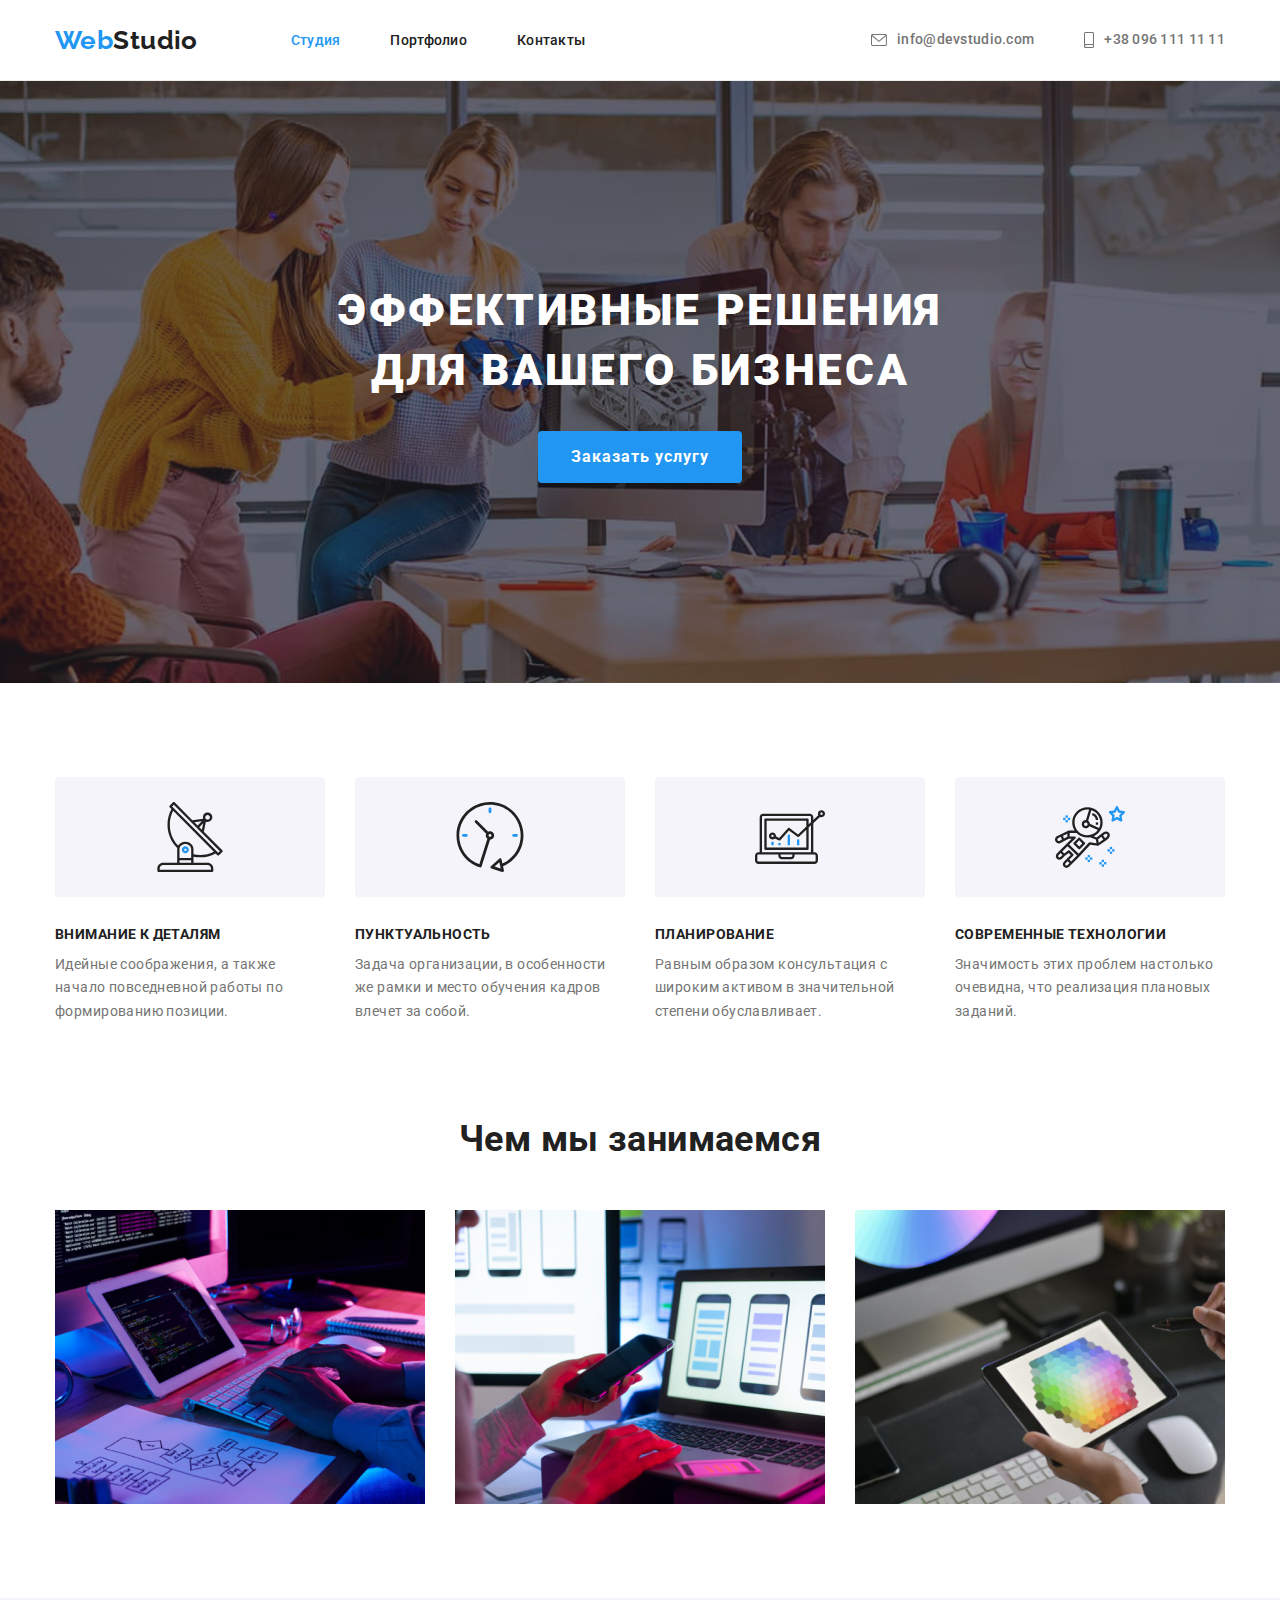
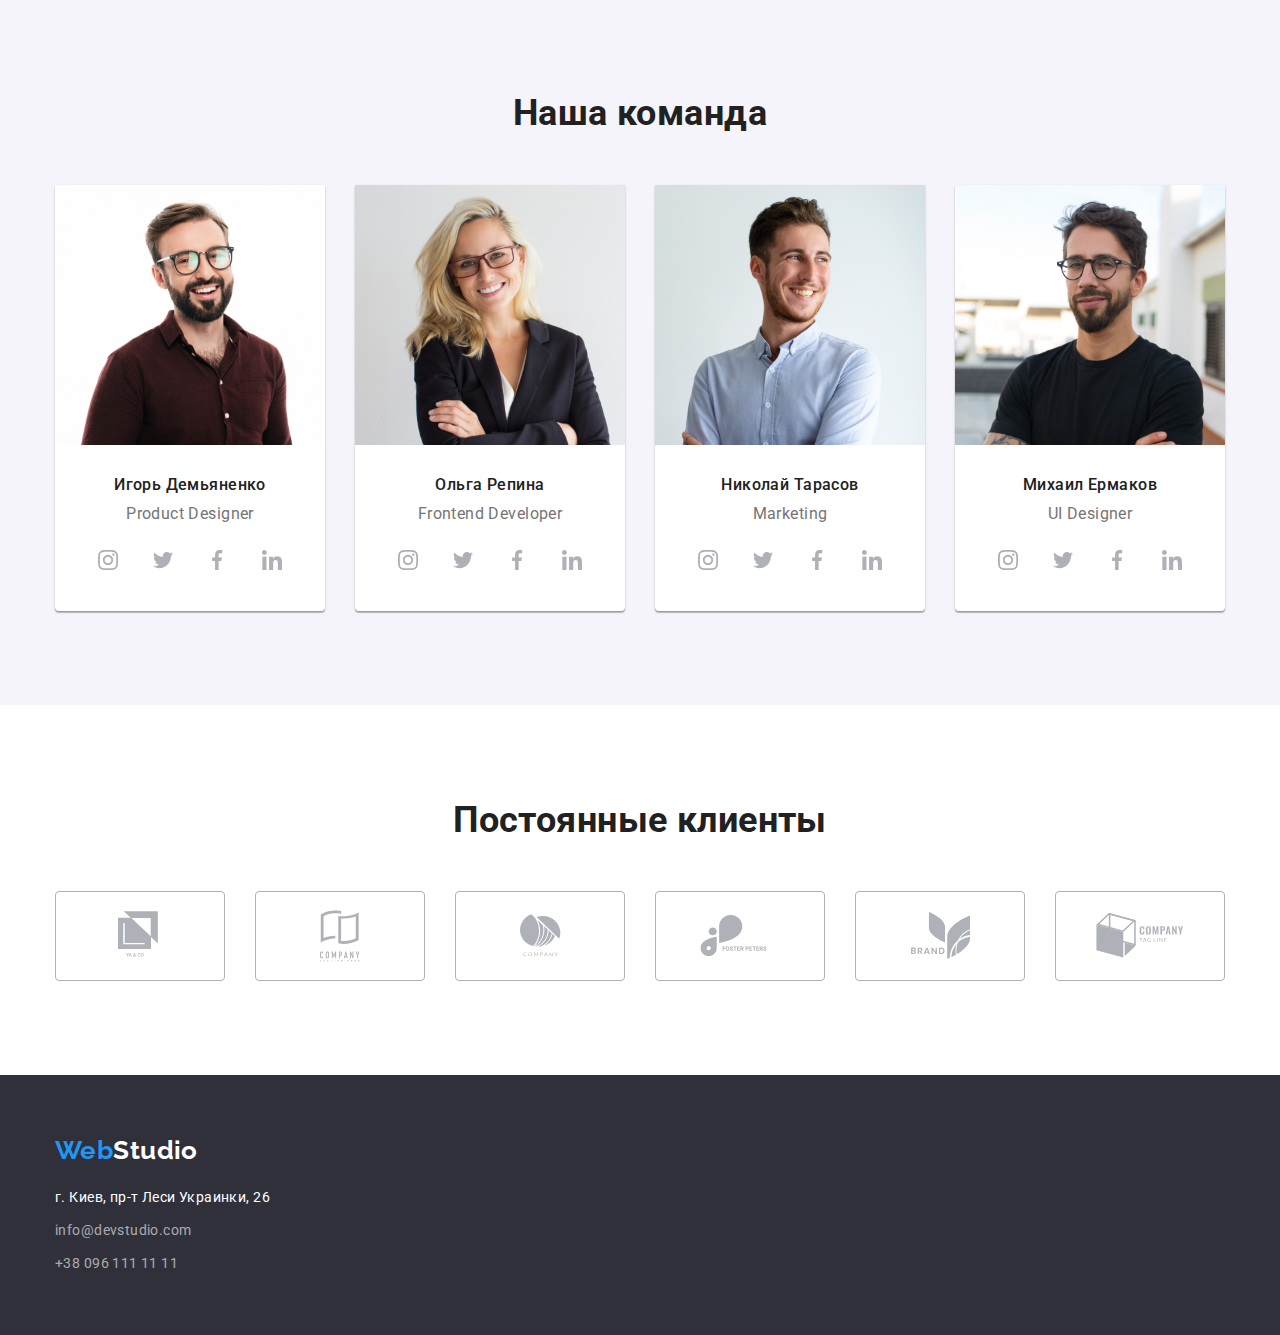
==== commit 542d985f: "Adds clients and icons to main" ====
--- a/index.html
+++ b/index.html
@@ -76,6 +76,11 @@
           <h2 class="visually-hidden">Наши Особенности</h2>
           <ul class="feature-list list">
             <li class="item">
+              <div class="feature-list-box">
+                <svg class="feature-list-svg">
+                  <use href="./img/sprite.svg#antenna"></use>
+                </svg>
+              </div>
               <h3 class="feature-title">Внимание к деталям</h3>
               <p class="feature-description">
                 Идейные соображения, а также начало повседневной работы по
@@ -83,6 +88,11 @@
               </p>
             </li>
             <li class="item">
+              <div class="feature-list-box">
+                <svg class="feature-list-svg">
+                  <use href="./img/sprite.svg#clock"></use>
+                </svg>
+              </div>
               <h3 class="feature-title">Пунктуальность</h3>
               <p class="feature-description">
                 Задача организации, в особенности же рамки и место обучения
@@ -90,6 +100,11 @@
               </p>
             </li>
             <li class="item">
+              <div class="feature-list-box">
+                <svg class="feature-list-svg">
+                  <use href="./img/sprite.svg#diagram"></use>
+                </svg>
+              </div>
               <h3 class="feature-title">Планирование</h3>
               <p class="feature-description">
                 Равным образом консультация с широким активом в значительной
@@ -97,6 +112,11 @@
               </p>
             </li>
             <li class="item">
+              <div class="feature-list-box">
+                <svg class="feature-list-svg">
+                  <use href="./img/sprite.svg#astronaut"></use>
+                </svg>
+              </div>
               <h3 class="feature-title">Современные технологии</h3>
               <p class="feature-description">
                 Значимость этих проблем настолько очевидна, что реализация
@@ -153,6 +173,37 @@
               <div class="description">
                 <h3 class="team-member">Игорь Демьяненко</h3>
                 <p lang="en" class="member-role">Product Designer</p>
+
+                <ul class="social-list list">
+                  <li>
+                    <a href="" class="social-list-item"
+                      ><svg class="social-list-icon">
+                        <use href="./img/sprite.svg#instagram"></use>
+                      </svg>
+                    </a>
+                  </li>
+                  <li>
+                    <a href="" class="social-list-item"
+                      ><svg class="social-list-icon">
+                        <use href="./img/sprite.svg#twitter"></use>
+                      </svg>
+                    </a>
+                  </li>
+                  <li>
+                    <a href="" class="social-list-item"
+                      ><svg class="social-list-icon">
+                        <use href="./img/sprite.svg#facebook"></use>
+                      </svg>
+                    </a>
+                  </li>
+                  <li>
+                    <a href="" class="social-list-item"
+                      ><svg class="social-list-icon">
+                        <use href="./img/sprite.svg#linkedin"></use>
+                      </svg>
+                    </a>
+                  </li>
+                </ul>
               </div>
             </li>
             <li class="item">
@@ -164,6 +215,36 @@
               <div class="description">
                 <h3 class="team-member">Ольга Репина</h3>
                 <p lang="en" class="member-role">Frontend Developer</p>
+                <ul class="social-list list">
+                  <li>
+                    <a href="" class="social-list-item"
+                      ><svg class="social-list-icon">
+                        <use href="./img/sprite.svg#instagram"></use>
+                      </svg>
+                    </a>
+                  </li>
+                  <li>
+                    <a href="" class="social-list-item"
+                      ><svg class="social-list-icon">
+                        <use href="./img/sprite.svg#twitter"></use>
+                      </svg>
+                    </a>
+                  </li>
+                  <li>
+                    <a href="" class="social-list-item"
+                      ><svg class="social-list-icon">
+                        <use href="./img/sprite.svg#facebook"></use>
+                      </svg>
+                    </a>
+                  </li>
+                  <li>
+                    <a href="" class="social-list-item"
+                      ><svg class="social-list-icon">
+                        <use href="./img/sprite.svg#linkedin"></use>
+                      </svg>
+                    </a>
+                  </li>
+                </ul>
               </div>
             </li>
             <li class="item">
@@ -175,6 +256,36 @@
               <div class="description">
                 <h3 class="team-member">Николай Тарасов</h3>
                 <p lang="en" class="member-role">Marketing</p>
+                <ul class="social-list list">
+                  <li>
+                    <a href="" class="social-list-item"
+                      ><svg class="social-list-icon">
+                        <use href="./img/sprite.svg#instagram"></use>
+                      </svg>
+                    </a>
+                  </li>
+                  <li>
+                    <a href="" class="social-list-item"
+                      ><svg class="social-list-icon">
+                        <use href="./img/sprite.svg#twitter"></use>
+                      </svg>
+                    </a>
+                  </li>
+                  <li>
+                    <a href="" class="social-list-item"
+                      ><svg class="social-list-icon">
+                        <use href="./img/sprite.svg#facebook"></use>
+                      </svg>
+                    </a>
+                  </li>
+                  <li>
+                    <a href="" class="social-list-item"
+                      ><svg class="social-list-icon">
+                        <use href="./img/sprite.svg#linkedin"></use>
+                      </svg>
+                    </a>
+                  </li>
+                </ul>
               </div>
             </li>
             <li class="item">
@@ -186,9 +297,93 @@
               <div class="description">
                 <h3 class="team-member">Михаил Ермаков</h3>
                 <p lang="en" class="member-role">UI Designer</p>
+                <ul class="social-list list">
+                  <li>
+                    <a href="" class="social-list-item"
+                      ><svg class="social-list-icon">
+                        <use href="./img/sprite.svg#instagram"></use>
+                      </svg>
+                    </a>
+                  </li>
+                  <li>
+                    <a href="" class="social-list-item"
+                      ><svg class="social-list-icon">
+                        <use href="./img/sprite.svg#twitter"></use>
+                      </svg>
+                    </a>
+                  </li>
+                  <li>
+                    <a href="" class="social-list-item"
+                      ><svg class="social-list-icon">
+                        <use href="./img/sprite.svg#facebook"></use>
+                      </svg>
+                    </a>
+                  </li>
+                  <li>
+                    <a href="" class="social-list-item"
+                      ><svg class="social-list-icon">
+                        <use href="./img/sprite.svg#linkedin"></use>
+                      </svg>
+                    </a>
+                  </li>
+                </ul>
               </div>
             </li>
           </ul>
+        </div>
+      </section>
+
+      <!-- Постоянные клиенты -->
+
+      <section class="clients">
+        <div class="container">
+          <h2 class="component-title">Постоянные клиенты</h2>
+          <div class="client-container">
+            <ul class="client-list list">
+              <li class="item">
+                <a href="" class="client-link link">
+                  <svg class="client-icon" width="44" height="49">
+                    <use href="./img/sprite.svg#logo1"></use>
+                  </svg>
+                </a>
+              </li>
+              <li class="item">
+                <a href="" class="client-link link">
+                  <svg class="client-icon" width="40" height="52">
+                    <use href="./img/sprite.svg#logo2"></use>
+                  </svg>
+                </a>
+              </li>
+              <li class="item">
+                <a href="" class="client-link link">
+                  <svg class="client-icon" width="41" height="43">
+                    <use href="./img/sprite.svg#logo3"></use>
+                  </svg>
+                </a>
+              </li>
+              <li class="item">
+                <a href="" class="client-link link">
+                  <svg class="client-icon" width="80" height="42">
+                    <use href="./img/sprite.svg#logo4"></use>
+                  </svg>
+                </a>
+              </li>
+              <li class="item">
+                <a href="" class="client-link link">
+                  <svg class="client-icon" width="59" height="47">
+                    <use href="./img/sprite.svg#logo5"></use>
+                  </svg>
+                </a>
+              </li>
+              <li class="item">
+                <a href="" class="client-link link">
+                  <svg class="client-icon" width="88" height="45">
+                    <use href="./img/sprite.svg#logo6"></use>
+                  </svg>
+                </a>
+              </li>
+            </ul>
+          </div>
         </div>
       </section>
     </main>
--- a/css/styles.css
+++ b/css/styles.css
@@ -9,10 +9,13 @@
   --secondary-grey-bg: #f5f4fa;
   --accent-dark-blue-bg: #2f303a;
   --hero-grey-bg: #c4c4c4;
+
   --primary-grey-text: #757575;
   --secondary-black-text: #212121;
   --title-white: #ffffff;
   --accent: #2196f3;
+
+  --icon-primary-grey: #afb1b8;
 
   --modal-button-bg: #188ce8;
 }
@@ -69,6 +72,7 @@
 }
 
 /* #################### Components #################### */
+
 .container {
   width: 1200px;
   padding: 0 15px;
@@ -109,7 +113,6 @@
   color: var(--accent);
 }
 /* #################### End Components #################### */
-
 /* #################### HEADER #################### */
 .header {
   /* padding: 24px 0; */
@@ -152,7 +155,6 @@
 }
 
 /* #################### End Navigation #################### */
-
 /* #################### Contacts #################### */
 .header-contacts {
   display: flex;
@@ -248,7 +250,6 @@
   cursor: pointer;
 }
 /* #################### End Hero #################### */
-
 /* #################### Features #################### */
 .features {
   padding: 94px 0;
@@ -264,6 +265,23 @@
 
 .feature-list .item:not(:last-child) {
   margin-right: 30px;
+}
+
+.feature-list-box {
+  display: flex;
+  justify-content: center;
+  align-items: center;
+  width: 270px;
+  height: 120px;
+  margin-bottom: 30px;
+
+  background-color: var(--secondary-grey-bg);
+  border-radius: 4px;
+}
+
+.feature-list-svg {
+  width: 70px;
+  height: 70px;
 }
 
 .feature-title {
@@ -280,7 +298,6 @@
   line-height: 1.71;
 }
 /* #################### End Features #################### */
-
 /* #################### Specialty #################### */
 .specialty {
   padding-bottom: 94px;
@@ -303,7 +320,6 @@
   margin-right: 30px;
 }
 /* #################### End Specialty #################### */
-
 /* #################### Team #################### */
 .team {
   padding: 94px 0;
@@ -332,7 +348,7 @@
 }
 
 .team-list .description {
-  padding: 30px 15px;
+  padding: 30px 32px;
 
   text-align: center;
 }
@@ -347,12 +363,95 @@
 }
 
 .member-role {
+  margin-bottom: 16px;
+
   font-size: 16px;
   line-height: 1.19;
 }
+
+.social-list {
+  display: flex;
+  justify-content: space-between;
+  align-items: center;
+}
+
+.social-list-item {
+  display: flex;
+  justify-content: center;
+  align-items: center;
+  width: 42px;
+  height: 42px;
+  border-radius: 50%;
+}
+
+.social-list-item:hover,
+.social-list-item:focus {
+  background-color: var(--accent);
+}
+
+.social-list-icon {
+  width: 20px;
+  height: 20px;
+
+  fill: var(--icon-primary-grey);
+}
+
+.social-list-item:hover .social-list-icon,
+.social-list-item:focus .social-list-icon {
+  fill: #ffffff;
+}
+
 /* #################### End Team #################### */
+/* #################### Clients #################### */
+.clients {
+  padding: 94px 0;
+}
+
+.client-container {
+  margin-top: 50px;
+}
+
+.client-list {
+  display: flex;
+  justify-content: space-between;
+  align-items: center;
+}
+
+/* .client-list .item {
+  display: flex;
+  justify-content: center;
+  align-items: center;
+  width: 170px;
+  height: 90px;
+  border: 1px solid var(--icon-primary-grey);
+  border-radius: 4px;
+} */
+
+.client-link {
+  display: flex;
+  justify-content: center;
+  align-items: center;
+  width: 170px;
+  height: 90px;
+  border: 1px solid var(--icon-primary-grey);
+  border-radius: 4px;
+}
+
+.client-icon {
+  fill: var(--icon-primary-grey);
+}
+
+.client-link:hover,
+.client-link:focus {
+  border-color: var(--accent);
+}
+
+.client-link:hover .client-icon,
+.client-link:focus .client-icon {
+  fill: var(--accent);
+}
+/* #################### End Clients #################### */
 /* #################### END MAIN #################### */
-
 /* #################### FOOTER #################### */
 .footer {
   padding: 60px 0;
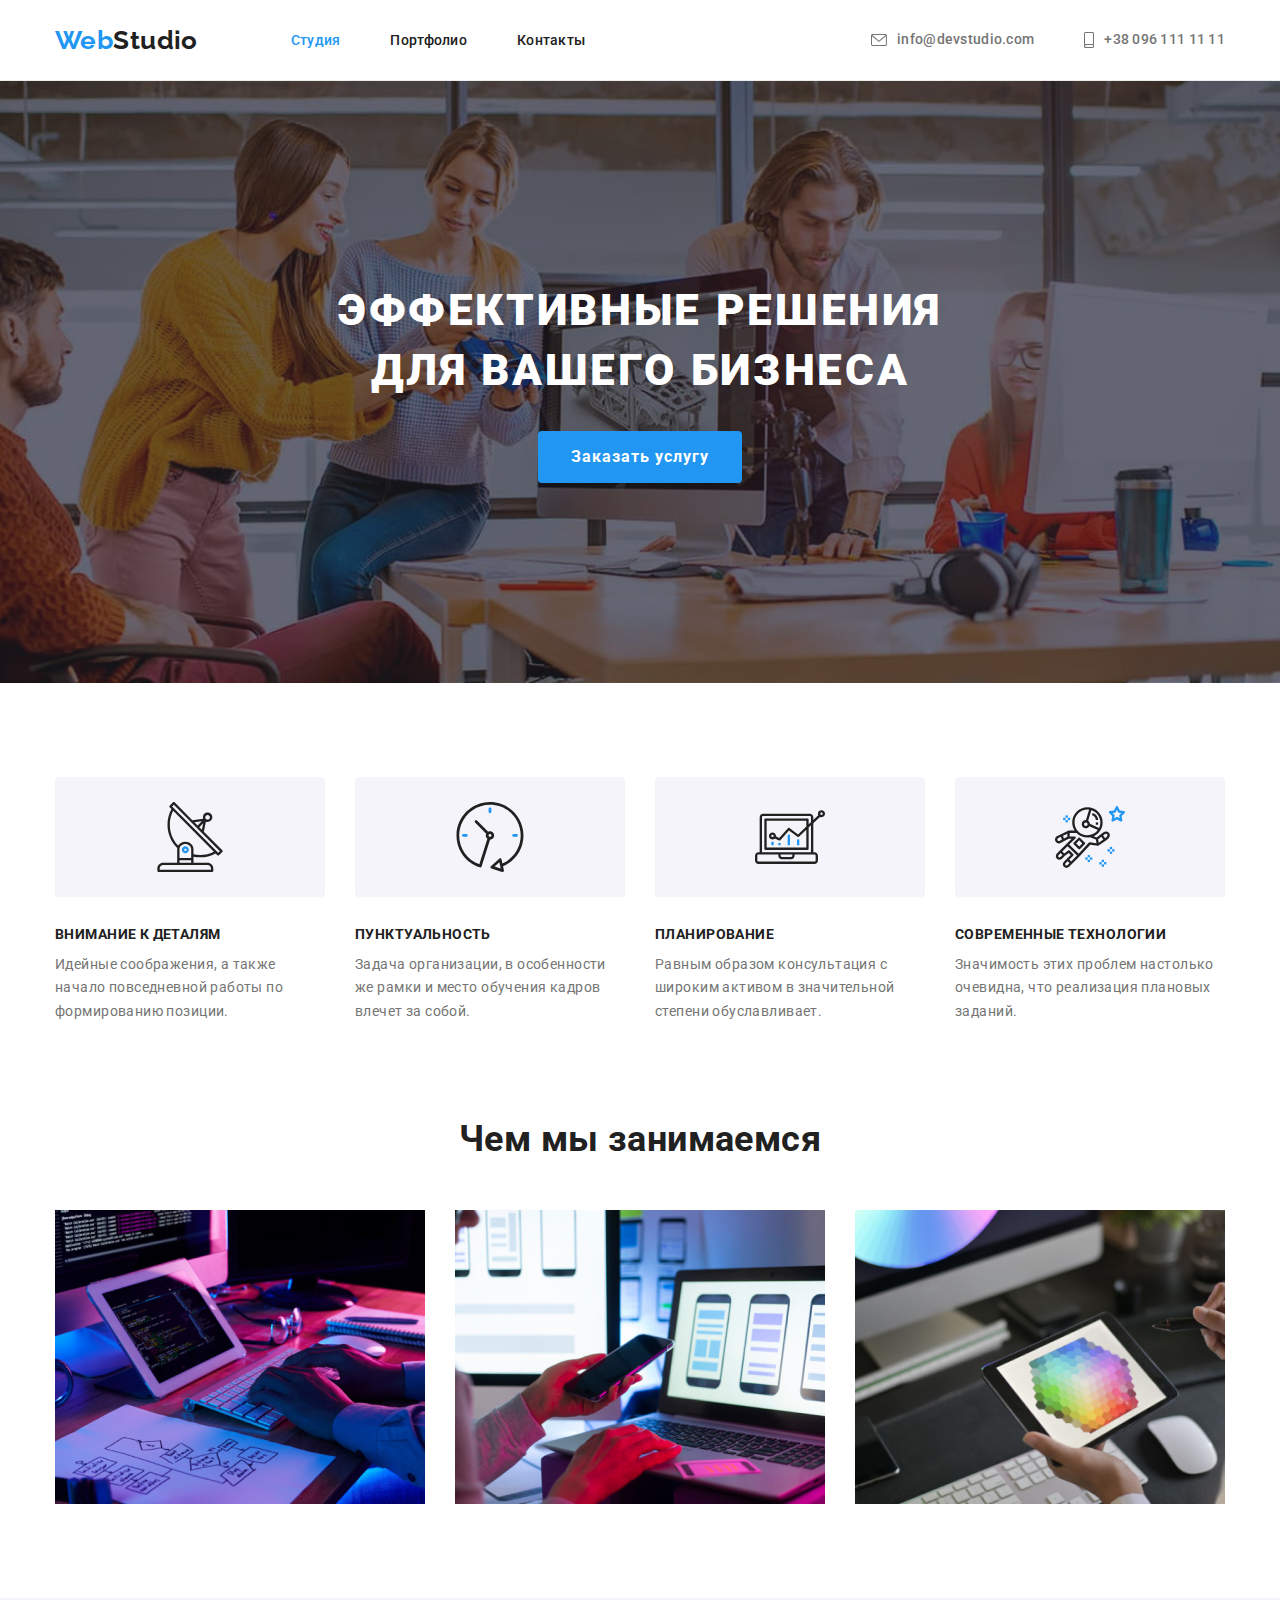
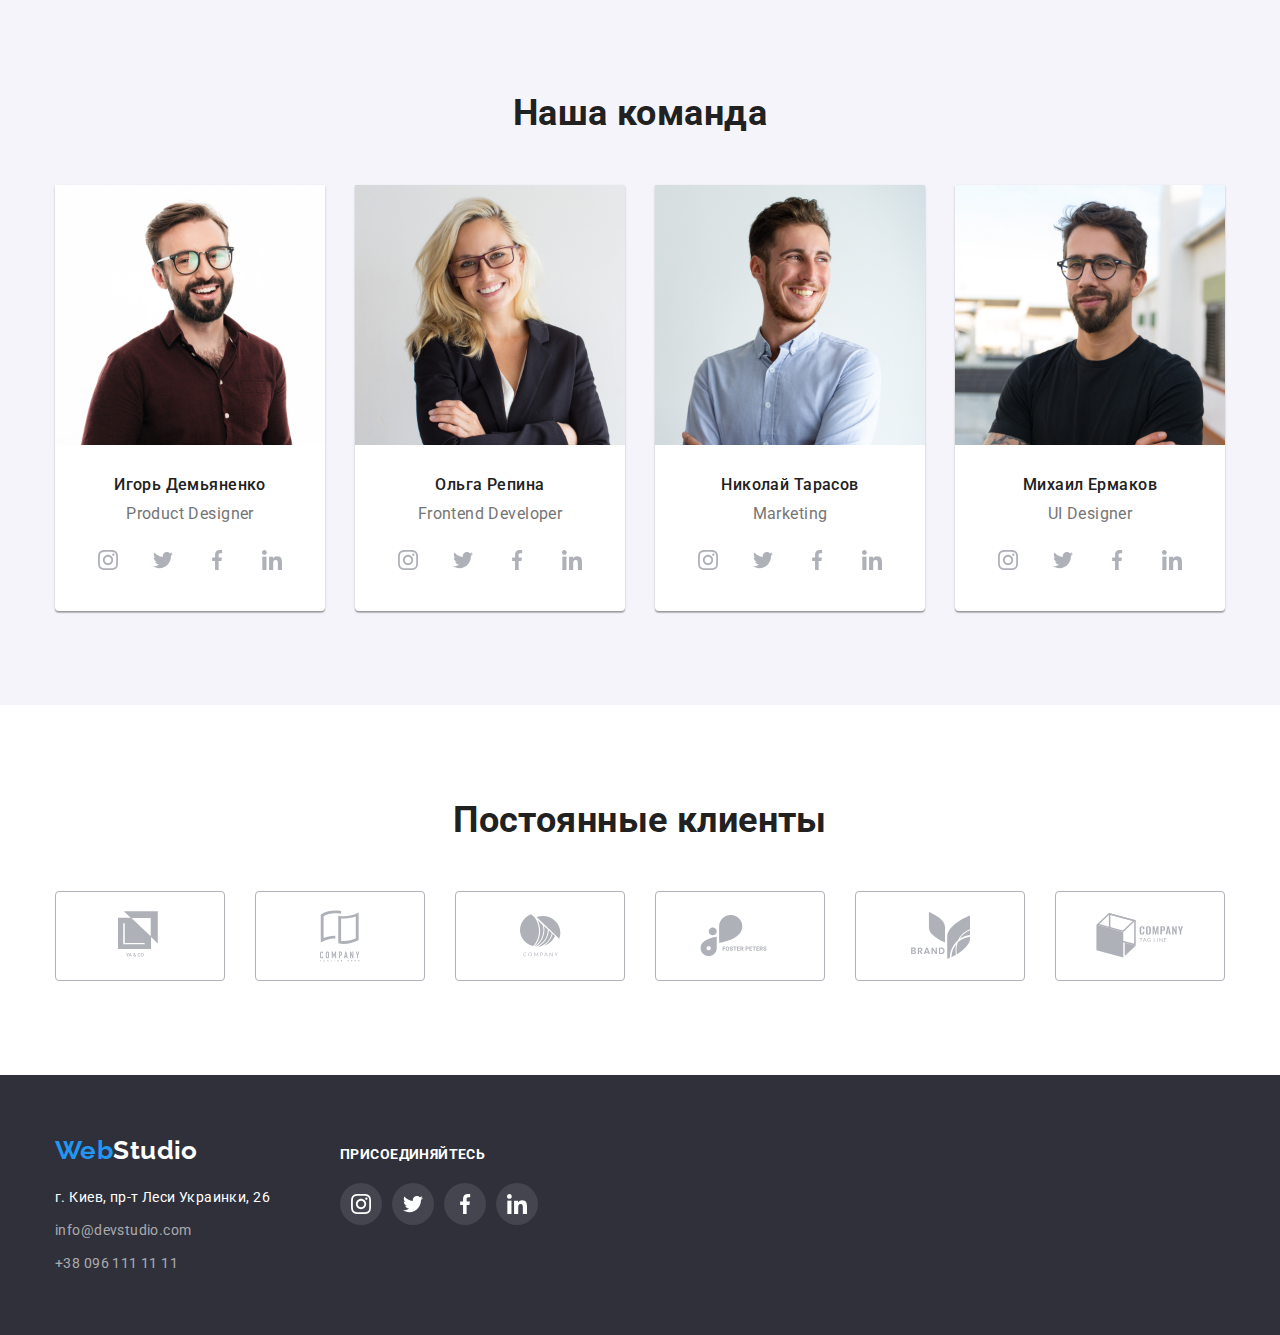
==== commit d7ce99ec: "Finishes footer" ====
--- a/index.html
+++ b/index.html
@@ -389,26 +389,61 @@
     </main>
 
     <footer class="footer">
-      <div class="container">
-        <a href="./index.html" lang="en" class="logo"
-          ><span class="logo-accent">Web</span
-          ><span class="logo-white">Studio</span></a
-        >
-        <address class="footer-address address">
-          <p class="geolocation">г. Киев, пр-т Леси Украинки, 26</p>
-          <ul class="address-list list">
-            <li class="item">
-              <a class="address-link link" href="mailto:info@devstudio.com"
-                >info@devstudio.com</a
-              >
-            </li>
-            <li class="item">
-              <a class="address-link link" href="tel:+380961111111"
-                >+38 096 111 11 11</a
-              >
+      <div class="container footer-wrapper">
+        <div class="footer-address-wrapper">
+          <a href="./index.html" lang="en" class="logo"
+            ><span class="logo-accent">Web</span
+            ><span class="logo-white">Studio</span></a
+          >
+          <address class="footer-address address">
+            <p class="geolocation">г. Киев, пр-т Леси Украинки, 26</p>
+            <ul class="address-list list">
+              <li class="item">
+                <a class="address-link link" href="mailto:info@devstudio.com"
+                  >info@devstudio.com</a
+                >
+              </li>
+              <li class="item">
+                <a class="address-link link" href="tel:+380961111111"
+                  >+38 096 111 11 11</a
+                >
+              </li>
+            </ul>
+          </address>
+        </div>
+        <div class="footer-join-wrapper">
+          <p class="join-text">Присоединяйтесь</p>
+          <ul class="social-list list">
+            <li class="item">
+              <a href="" class="social-list-item"
+                ><svg class="social-list-icon">
+                  <use href="./img/sprite.svg#instagram"></use>
+                </svg>
+              </a>
+            </li>
+            <li class="item">
+              <a href="" class="social-list-item"
+                ><svg class="social-list-icon">
+                  <use href="./img/sprite.svg#twitter"></use>
+                </svg>
+              </a>
+            </li>
+            <li class="item">
+              <a href="" class="social-list-item"
+                ><svg class="social-list-icon">
+                  <use href="./img/sprite.svg#facebook"></use>
+                </svg>
+              </a>
+            </li>
+            <li class="item">
+              <a href="" class="social-list-item"
+                ><svg class="social-list-icon">
+                  <use href="./img/sprite.svg#linkedin"></use>
+                </svg>
+              </a>
             </li>
           </ul>
-        </address>
+        </div>
       </div>
     </footer>
   </body>
--- a/css/styles.css
+++ b/css/styles.css
@@ -459,6 +459,15 @@
   background-color: var(--accent-dark-blue-bg);
 }
 
+.footer-wrapper {
+  display: flex;
+  align-items: baseline;
+}
+
+.footer-join-wrapper {
+  margin-left: 70px;
+}
+
 .footer-address {
   margin-top: 20px;
 }
@@ -478,6 +487,34 @@
   line-height: 1.71;
   color: rgba(255, 255, 255, 0.6);
 }
+
+.join-text {
+  margin-bottom: 20px;
+
+  font-weight: 700;
+  line-height: 1.14;
+  text-transform: uppercase;
+
+  color: #ffffff;
+}
+
+.footer-join-wrapper .item:not(:last-child) {
+  margin-right: 10px;
+}
+
+.footer-join-wrapper .social-list-item {
+  background-color: rgba(255, 255, 255, 0.1);
+}
+
+.footer-join-wrapper .social-list-item:hover,
+.footer-join-wrapper .social-list-item:focus {
+  background-color: var(--accent);
+}
+
+.footer-join-wrapper .social-list-icon {
+  fill: #ffffff;
+}
+
 /* #################### END FOOTER #################### */
 
 /* #################### PORTFOLIO #################### */
